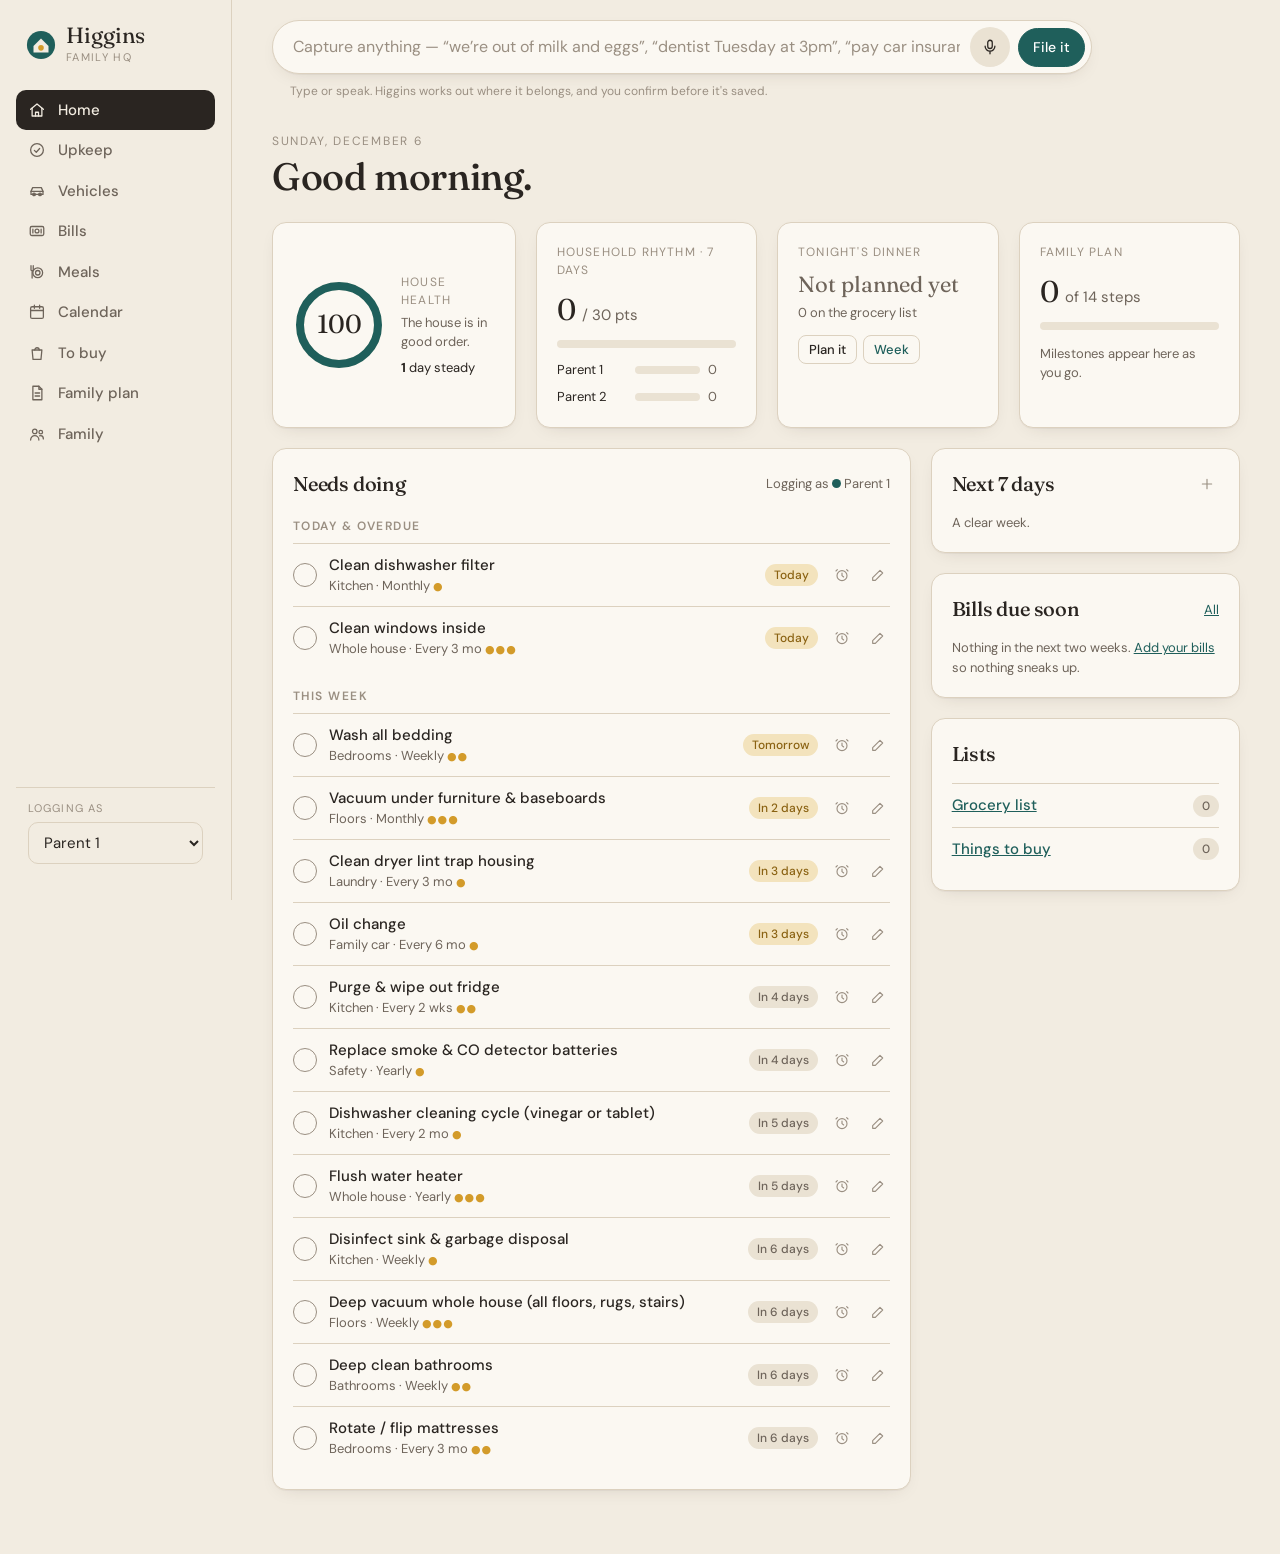
==== index.html @ e23376b8 "Higgins v0.2: family command center as an installable phone app Home upkeep, vehicles, bills, meals " ====
<!doctype html>
<html lang="en">
<head>
  <meta charset="utf-8">
  <meta name="viewport" content="width=device-width, initial-scale=1, viewport-fit=cover">
  <meta name="theme-color" content="#F2ECE1" media="(prefers-color-scheme: light)">
  <meta name="theme-color" content="#181614" media="(prefers-color-scheme: dark)">
  <meta name="apple-mobile-web-app-capable" content="yes">
  <meta name="mobile-web-app-capable" content="yes">
  <meta name="apple-mobile-web-app-status-bar-style" content="default">
  <meta name="apple-mobile-web-app-title" content="Higgins">
  <link rel="manifest" href="manifest.webmanifest">
  <link rel="apple-touch-icon" href="icons/icon-180.png">
  <link rel="icon" type="image/png" href="icons/favicon-32.png">
  <title>Higgins</title>
  <link rel="preconnect" href="https://fonts.googleapis.com">
  <link rel="preconnect" href="https://fonts.gstatic.com" crossorigin>
  <link href="https://fonts.googleapis.com/css2?family=DM+Sans:opsz,wght@9..40,400;9..40,500;9..40,600&family=Fraunces:opsz,wght@9..144,400;9..144,500&display=swap" rel="stylesheet">
  <link rel="stylesheet" href="styles.css">
</head>
<body>
  <div class="shell">
    <aside class="sidebar">
      <div class="brand">
        <svg class="brand-mark" viewBox="0 0 32 32" aria-hidden="true">
          <circle cx="16" cy="16" r="15" fill="var(--teal)"/>
          <path d="M8 17 16 9l8 8v7H8z" fill="var(--bg)"/>
          <circle cx="16" cy="19" r="3" fill="var(--mustard)"/>
        </svg>
        <div><div class="brand-name">Higgins</div><div class="brand-sub" id="familyName"></div></div>
      </div>
      <nav class="nav" id="nav"></nav>
      <div class="whoami">
        <label for="who">Logging as</label>
        <select id="who"></select>
      </div>
    </aside>
    <main class="main">
      <div class="topbar">
        <form class="capture" id="captureForm" autocomplete="off">
          <input id="captureInput" placeholder="Capture anything — “we’re out of milk and eggs”, “dentist Tuesday at 3pm”, “pay car insurance $140 on the 15th”">
          <button type="button" class="mic" id="micBtn" title="Speak"></button>
          <button class="btn primary">File it</button>
        </form>
        <div class="capture-hint" id="captureHint">Type or speak. Higgins works out where it belongs, and you confirm before it's saved.</div>
      </div>
      <div id="view"></div>
    </main>
  </div>
  <nav class="tabbar" id="tabbar"></nav>
  <dialog id="modal"></dialog>
  <div class="toast" id="toast"></div>
  <script src="app.js"></script>
</body>
</html>
---- styles.css ----
:root {
  --bg: #F2ECE1;
  --surface: #FBF8F2;
  --surface-2: #EAE2D3;
  --ink: #2A2521;
  --ink-2: #6E645A;
  --ink-3: #9A8F82;
  --line: #DCD1BF;
  --teal: #1F5F5B;
  --teal-soft: #D5E3DF;
  --mustard: #D39B2A;
  --mustard-soft: #F3E3BD;
  --rust: #BF5436;
  --rust-soft: #F2D6CB;
  --olive: #6C7A36;
  --olive-soft: #E0E5C8;
  --sky: #4F7FA0;
  --shadow: 0 1px 0 rgba(60, 45, 30, .04), 0 6px 20px -12px rgba(60, 45, 30, .25);
  --radius: 14px;
  --serif: "Fraunces", Georgia, serif;
  --sans: "DM Sans", system-ui, -apple-system, sans-serif;
  color-scheme: light;
}
@media (prefers-color-scheme: dark) {
  :root:not([data-theme="light"]) {
    --bg: #181614; --surface: #221F1C; --surface-2: #2C2824; --ink: #F0E9DD; --ink-2: #B3A898; --ink-3: #82786C;
    --line: #37322C; --teal: #6FB3AA; --teal-soft: #22403D; --mustard: #E3B458; --mustard-soft: #43371F;
    --rust: #E07D62; --rust-soft: #472920; --olive: #A5B56A; --olive-soft: #333A22; --sky: #82AFCF;
    --shadow: 0 1px 0 rgba(0,0,0,.2), 0 8px 24px -14px rgba(0,0,0,.6); color-scheme: dark;
  }
}
:root[data-theme="dark"] {
  --bg: #181614; --surface: #221F1C; --surface-2: #2C2824; --ink: #F0E9DD; --ink-2: #B3A898; --ink-3: #82786C;
  --line: #37322C; --teal: #6FB3AA; --teal-soft: #22403D; --mustard: #E3B458; --mustard-soft: #43371F;
  --rust: #E07D62; --rust-soft: #472920; --olive: #A5B56A; --olive-soft: #333A22; --sky: #82AFCF;
  --shadow: 0 1px 0 rgba(0,0,0,.2), 0 8px 24px -14px rgba(0,0,0,.6); color-scheme: dark;
}

* { box-sizing: border-box; }
html, body { margin: 0; }
body { background: var(--bg); color: var(--ink); font: 15px/1.5 var(--sans); -webkit-font-smoothing: antialiased; }
button, input, select, textarea { font: inherit; color: inherit; }
h1, h2, h3 { font-family: var(--serif); font-weight: 500; letter-spacing: -.01em; margin: 0; }
a { color: var(--teal); }
.muted { color: var(--ink-2); }
.small { font-size: 13px; }
.grow { flex: 1; }

/* ---------- Shell ---------- */
.shell { display: grid; grid-template-columns: 232px 1fr; min-height: 100vh; }
.sidebar { position: sticky; top: 0; height: 100vh; padding: 24px 16px; border-right: 1px solid var(--line); display: flex; flex-direction: column; gap: 4px; background: var(--bg); }
.brand { display: flex; align-items: center; gap: 10px; padding: 0 10px 20px; }
.brand-mark { width: 30px; height: 30px; flex: none; }
.brand-name { font-family: var(--serif); font-size: 22px; line-height: 1; }
.brand-sub { font-size: 11px; letter-spacing: .12em; text-transform: uppercase; color: var(--ink-3); margin-top: 3px; }
.nav a { display: flex; align-items: center; gap: 12px; padding: 9px 12px; border-radius: 10px; color: var(--ink-2); text-decoration: none; font-weight: 500; }
.nav a:hover { background: var(--surface-2); color: var(--ink); }
.nav a.active { background: var(--ink); color: var(--bg); }
.nav a .badge { margin-left: auto; font-size: 11px; background: var(--rust); color: #fff; border-radius: 99px; padding: 0 7px; line-height: 18px; }
.nav a.active .badge { background: var(--mustard); color: var(--ink); }
.ico { width: 18px; height: 18px; flex: none; fill: none; stroke: currentColor; stroke-width: 1.7; stroke-linecap: round; stroke-linejoin: round; }
.whoami { margin-top: auto; padding: 12px; border-top: 1px solid var(--line); }
.whoami label { font-size: 11px; letter-spacing: .1em; text-transform: uppercase; color: var(--ink-3); display: block; margin-bottom: 6px; }
.whoami select { width: 100%; }

.main { min-width: 0; padding: 0 40px 64px; }
.topbar { position: sticky; top: 0; z-index: 5; background: var(--bg); padding: 20px 0 16px; }
.capture { display: flex; align-items: center; gap: 8px; background: var(--surface); border: 1px solid var(--line); border-radius: 99px; padding: 6px 6px 6px 18px; box-shadow: var(--shadow); max-width: 820px; }
.capture input { flex: 1; border: 0; background: transparent; outline: none; font-size: 16px; min-width: 0; }
.capture input::placeholder { color: var(--ink-3); }
.mic { width: 40px; height: 40px; border-radius: 50%; border: 0; background: var(--surface-2); display: grid; place-items: center; cursor: pointer; color: var(--ink); }
.mic.listening { background: var(--rust); color: #fff; animation: pulse 1.2s infinite; }
@keyframes pulse { 50% { box-shadow: 0 0 0 8px var(--rust-soft); } }
.capture .btn { border-radius: 99px; }
.capture-hint { font-size: 12px; color: var(--ink-3); margin: 8px 0 0 18px; }

.page-head { display: flex; align-items: flex-end; gap: 16px; flex-wrap: wrap; margin: 16px 0 24px; }
.page-head h1 { font-size: 38px; line-height: 1.1; }
.eyebrow { font-size: 12px; letter-spacing: .14em; text-transform: uppercase; color: var(--ink-3); margin-bottom: 6px; }

/* ---------- Components ---------- */
.btn { display: inline-flex; align-items: center; gap: 6px; border: 1px solid var(--line); background: var(--surface); padding: 8px 14px; border-radius: 10px; cursor: pointer; font-weight: 500; font-size: 14px; white-space: nowrap; text-decoration: none; }
.btn:hover { border-color: var(--ink-3); }
.btn.primary { background: var(--teal); border-color: var(--teal); color: #fff; }
:root[data-theme="dark"] .btn.primary { color: #10201E; }
@media (prefers-color-scheme: dark) { :root:not([data-theme="light"]) .btn.primary { color: #10201E; } }
.btn.ghost { background: transparent; }
.btn.sm { padding: 4px 10px; font-size: 13px; border-radius: 8px; }
.btn.danger { color: var(--rust); }
.btn .ico { width: 15px; height: 15px; }
.iconbtn { border: 0; background: transparent; cursor: pointer; padding: 4px; border-radius: 6px; color: var(--ink-3); display: inline-grid; place-items: center; }
.iconbtn:hover { background: var(--surface-2); color: var(--ink); }
.iconbtn .ico { width: 16px; height: 16px; }

.grid { display: grid; gap: 20px; }
.g2 { grid-template-columns: repeat(2, minmax(0, 1fr)); }
.g3 { grid-template-columns: repeat(3, minmax(0, 1fr)); }
.g4 { grid-template-columns: repeat(4, minmax(0, 1fr)); }
.span2 { grid-column: span 2; }
.card { background: var(--surface); border: 1px solid var(--line); border-radius: var(--radius); padding: 20px; box-shadow: var(--shadow); min-width: 0; }
.card-head { display: flex; align-items: center; gap: 10px; margin-bottom: 14px; }
.card-head h2 { font-size: 20px; }
.card-head .grow + * { flex: none; }
.section-title { font-size: 12px; letter-spacing: .12em; text-transform: uppercase; color: var(--ink-3); margin: 18px 0 8px; font-weight: 600; }
.section-title:first-child { margin-top: 0; }

.stat { display: flex; align-items: center; gap: 16px; }
.stat .num { font-family: var(--serif); font-size: 34px; line-height: 1; }
.stat .lbl { font-size: 12px; letter-spacing: .1em; text-transform: uppercase; color: var(--ink-3); }

.row { display: flex; align-items: center; gap: 12px; padding: 10px 0; border-top: 1px solid var(--line); }
.row:first-child { border-top: 0; }
.row .title { font-weight: 500; }
.row .meta { font-size: 13px; color: var(--ink-2); }
.row .body { flex: 1; min-width: 0; }
.row .body > * { overflow: hidden; text-overflow: ellipsis; }
.row.done .title { text-decoration: line-through; color: var(--ink-3); }

.check { width: 24px; height: 24px; border-radius: 50%; border: 1.7px solid var(--ink-3); background: transparent; cursor: pointer; flex: none; display: grid; place-items: center; padding: 0; color: transparent; }
.check:hover { border-color: var(--teal); color: var(--teal); }
.check.on { background: var(--teal); border-color: var(--teal); color: #fff; }
.check .ico { width: 14px; height: 14px; stroke-width: 2.4; }

.pill { display: inline-flex; align-items: center; gap: 5px; font-size: 12px; font-weight: 500; padding: 2px 9px; border-radius: 99px; background: var(--surface-2); color: var(--ink-2); white-space: nowrap; }
.pill.rust { background: var(--rust-soft); color: var(--rust); }
.pill.teal { background: var(--teal-soft); color: var(--teal); }
.pill.mustard { background: var(--mustard-soft); color: #8A6212; }
:root[data-theme="dark"] .pill.mustard { color: var(--mustard); }
@media (prefers-color-scheme: dark) { :root:not([data-theme="light"]) .pill.mustard { color: var(--mustard); } }
.pill.olive { background: var(--olive-soft); color: var(--olive); }
.dot { width: 9px; height: 9px; border-radius: 50%; display: inline-block; flex: none; }

.chips { display: flex; flex-wrap: wrap; gap: 6px; margin-bottom: 16px; }
.chip { border: 1px solid var(--line); background: var(--surface); border-radius: 99px; padding: 5px 13px; cursor: pointer; font-size: 13px; font-weight: 500; color: var(--ink-2); }
.chip:hover { color: var(--ink); border-color: var(--ink-3); }
.chip.on { background: var(--ink); color: var(--bg); border-color: var(--ink); }

.bar { height: 8px; background: var(--surface-2); border-radius: 99px; overflow: hidden; }
.bar > i { display: block; height: 100%; border-radius: 99px; background: var(--teal); }
.effort { letter-spacing: 1px; color: var(--mustard); font-size: 11px; }

.empty { text-align: center; padding: 28px 12px; color: var(--ink-2); }
.empty h3 { font-size: 18px; color: var(--ink); margin-bottom: 4px; }

.search { border: 1px solid var(--line); background: var(--surface); border-radius: 10px; padding: 8px 12px; min-width: 220px; }

/* ---------- Forms / modal ---------- */
dialog { border: 0; padding: 0; border-radius: 18px; background: var(--surface); color: var(--ink); width: min(560px, calc(100vw - 32px)); max-height: calc(100vh - 48px); box-shadow: 0 30px 80px -20px rgba(0,0,0,.45); }
dialog::backdrop { background: rgba(30, 24, 18, .45); backdrop-filter: blur(2px); }
.modal { padding: 24px; }
.modal h2 { font-size: 24px; margin-bottom: 16px; }
.fields { display: grid; grid-template-columns: 1fr 1fr; gap: 12px 14px; }
.field { display: flex; flex-direction: column; gap: 5px; grid-column: span 2; }
.field.half { grid-column: span 1; }
.field > span { font-size: 12px; font-weight: 600; color: var(--ink-2); letter-spacing: .02em; }
.field input, .field select, .field textarea, select.plain, .whoami select { border: 1px solid var(--line); background: var(--bg); border-radius: 10px; padding: 9px 11px; width: 100%; }
.field textarea { min-height: 90px; resize: vertical; }
.field.inline { flex-direction: row; align-items: center; gap: 8px; }
.field.inline input { width: auto; }
.field .hint { font-size: 12px; color: var(--ink-3); }
.membercheck { display: flex; flex-wrap: wrap; gap: 6px; }
.membercheck label { white-space: nowrap; display: inline-flex; align-items: center; gap: 6px; border: 1px solid var(--line); border-radius: 99px; padding: 4px 11px; font-size: 13px; cursor: pointer; }
.modal-actions { display: flex; gap: 8px; margin-top: 20px; align-items: center; }
.refile { display: flex; align-items: center; gap: 8px; background: var(--mustard-soft); border-radius: 10px; padding: 8px 12px; margin: -4px 0 16px; font-size: 13px; }
.refile select { border: 1px solid var(--line); border-radius: 8px; padding: 3px 6px; background: var(--surface); }
select.plain { width: auto; padding: 6px 10px; }

.toast { position: fixed; bottom: 24px; left: 50%; transform: translateX(-50%) translateY(20px); background: var(--ink); color: var(--bg); padding: 10px 18px; border-radius: 99px; font-size: 14px; opacity: 0; transition: .25s; pointer-events: none; z-index: 50; }
.toast.show { opacity: 1; transform: translateX(-50%); }

/* ---------- Dashboard ---------- */
.hero { display: grid; grid-template-columns: 1.1fr 1fr 1fr 1fr; gap: 20px; margin-bottom: 20px; }
.ring { position: relative; width: 92px; height: 92px; flex: none; }
.ring svg { transform: rotate(-90deg); }
.ring .val { position: absolute; inset: 0; display: grid; place-items: center; font-family: var(--serif); font-size: 26px; }
.contrib { display: flex; flex-direction: column; gap: 8px; }
.contrib .who { display: grid; grid-template-columns: 70px 1fr 28px; align-items: center; gap: 8px; font-size: 13px; }
.dinner-tonight { font-family: var(--serif); font-size: 22px; line-height: 1.2; }
.milestones { display: flex; flex-wrap: wrap; gap: 10px; }
.medal { width: 44px; height: 44px; border-radius: 50%; display: grid; place-items: center; background: var(--surface-2); color: var(--ink-3); position: relative; }
.medal.earned { background: var(--mustard); color: var(--ink); }
.medal svg { width: 22px; height: 22px; }
.milestone-row { display: flex; gap: 12px; align-items: center; padding: 8px 0; }
.milestone-row .medal { flex: none; }

/* ---------- Upkeep ---------- */
.zones { display: grid; grid-template-columns: repeat(auto-fill, minmax(160px, 1fr)); gap: 12px; margin-bottom: 20px; }
.zone { background: var(--surface); border: 1px solid var(--line); border-radius: 12px; padding: 12px 14px; cursor: pointer; text-align: left; }
.zone.on { border-color: var(--ink); box-shadow: inset 0 0 0 1px var(--ink); }
.zone .zn { font-weight: 600; font-size: 14px; margin-bottom: 8px; display: flex; justify-content: space-between; }

/* ---------- Meals ---------- */
.week { display: grid; grid-template-columns: repeat(7, minmax(0, 1fr)); gap: 10px; }
.day { background: var(--surface); border: 1px solid var(--line); border-radius: 12px; padding: 12px; min-height: 120px; display: flex; flex-direction: column; gap: 6px; cursor: pointer; }
.day:hover { border-color: var(--ink-3); }
.day.today { border-color: var(--teal); box-shadow: inset 0 0 0 1px var(--teal); }
.day .dn { font-size: 11px; letter-spacing: .12em; text-transform: uppercase; color: var(--ink-3); }
.day .dd { font-family: var(--serif); font-size: 22px; line-height: 1; }
.day .meal { font-weight: 500; font-size: 14px; margin-top: auto; }
.day .meal.none { color: var(--ink-3); font-weight: 400; }
.recipes { display: grid; grid-template-columns: repeat(auto-fill, minmax(240px, 1fr)); gap: 16px; }
.recipe { cursor: pointer; display: flex; flex-direction: column; gap: 8px; position: relative; overflow: hidden; }
.recipe .swatch { height: 8px; margin: -20px -20px 8px; }
.recipe h3 { font-size: 20px; }
.star { color: var(--mustard); }
.aisle { margin-bottom: 8px; }

/* ---------- Calendar ---------- */
.cal { display: grid; grid-template-columns: repeat(7, minmax(0, 1fr)); border-top: 1px solid var(--line); border-left: 1px solid var(--line); border-radius: 12px; overflow: hidden; background: var(--surface); }
.cal .dow { font-size: 11px; letter-spacing: .12em; text-transform: uppercase; color: var(--ink-3); padding: 8px 10px; border-right: 1px solid var(--line); border-bottom: 1px solid var(--line); background: var(--surface-2); }
.cal .cell { min-height: 108px; padding: 6px 8px; border-right: 1px solid var(--line); border-bottom: 1px solid var(--line); cursor: pointer; display: flex; flex-direction: column; gap: 3px; min-width: 0; }
.cal .cell:hover { background: var(--bg); }
.cal .cell.out { background: var(--bg); }
.cal .cell.out .n { color: var(--ink-3); }
.cal .cell .n { font-size: 13px; font-weight: 600; }
.cal .cell.today .n { background: var(--teal); color: #fff; border-radius: 99px; width: 24px; height: 24px; display: grid; place-items: center; }
.ev { font-size: 12px; padding: 1px 6px; border-radius: 5px; white-space: nowrap; overflow: hidden; text-overflow: ellipsis; border-left: 3px solid var(--sky); background: var(--surface-2); }
.ev.bill { border-left-color: var(--rust); }
.ev.task { border-left-color: var(--olive); color: var(--ink-2); }

/* ---------- Kanban ---------- */
.kanban { display: grid; grid-template-columns: repeat(3, minmax(0, 1fr)); gap: 20px; }
.kcol h3 { font-size: 16px; font-family: var(--sans); font-weight: 600; margin-bottom: 10px; display: flex; gap: 8px; align-items: center; }
.kcard { background: var(--surface); border: 1px solid var(--line); border-radius: 12px; padding: 12px 14px; margin-bottom: 10px; }
.kcard .title { font-weight: 600; }
.kcard .actions { display: flex; gap: 6px; margin-top: 10px; }

/* ---------- Planning ---------- */
.steps { counter-reset: step; }
.step { border-top: 1px solid var(--line); padding: 12px 0; }
.step:first-child { border-top: 0; }
.step-head { display: flex; align-items: center; gap: 12px; cursor: pointer; }
.step-num { width: 30px; height: 30px; border-radius: 50%; display: grid; place-items: center; font-family: var(--serif); font-size: 15px; background: var(--surface-2); flex: none; }
.step.done .step-num { background: var(--teal); color: #fff; }
.step.progress .step-num { background: var(--mustard); color: var(--ink); }
.step-body { padding: 10px 0 4px 42px; display: none; }
.step.open .step-body { display: block; }
.step-body p { margin: 0 0 10px; color: var(--ink-2); font-size: 14px; }
.step-body textarea { width: 100%; min-height: 70px; border: 1px solid var(--line); background: var(--bg); border-radius: 10px; padding: 8px 10px; }
table.t { width: 100%; border-collapse: collapse; font-size: 14px; }
table.t th { text-align: left; font-size: 11px; letter-spacing: .1em; text-transform: uppercase; color: var(--ink-3); font-weight: 600; padding: 6px 8px; border-bottom: 1px solid var(--line); }
table.t td { padding: 9px 8px; border-bottom: 1px solid var(--line); vertical-align: top; }
table.t tr:last-child td { border-bottom: 0; }
table.t tr.click { cursor: pointer; }
table.t tr.click:hover td { background: var(--bg); }
.kv { display: grid; grid-template-columns: 150px 1fr; gap: 6px 12px; font-size: 14px; }
.kv dt { color: var(--ink-3); }
.kv dd { margin: 0; }
.notice { background: var(--surface-2); border-radius: 10px; padding: 10px 14px; font-size: 13px; color: var(--ink-2); }
.table-wrap { overflow-x: auto; }

/* ---------- Phone tab bar ---------- */
.tabbar { display: none; }
.morelist { display: grid; grid-template-columns: 1fr 1fr; gap: 8px; }
.morelist a { display: flex; align-items: center; gap: 10px; padding: 14px; border-radius: 12px; background: var(--bg); border: 1px solid var(--line); color: var(--ink); text-decoration: none; font-weight: 500; }

/* ---------- Responsive ---------- */
@media (max-width: 1180px) {
  .hero { grid-template-columns: 1fr 1fr; }
  .g4 { grid-template-columns: 1fr 1fr; }
  .week { grid-template-columns: repeat(4, minmax(0, 1fr)); }
}
@media (max-width: 860px) {
  .shell { grid-template-columns: 1fr; }
  .sidebar { display: none; }
  .main { padding: 0 16px calc(96px + env(safe-area-inset-bottom)); }
  .topbar { padding: calc(12px + env(safe-area-inset-top)) 0 10px; }
  .capture { padding-left: 14px; }
  .capture-hint { display: none; }
  .capture .btn.primary { display: none; }
  .mic { width: 44px; height: 44px; }
  .tabbar { display: flex; position: fixed; left: 0; right: 0; bottom: 0; z-index: 20; background: var(--surface); border-top: 1px solid var(--line);
    padding: 6px 4px calc(6px + env(safe-area-inset-bottom)); justify-content: space-around; }
  .tabbar a { flex: 1; display: flex; flex-direction: column; align-items: center; gap: 2px; padding: 6px 0; color: var(--ink-3); text-decoration: none; font-size: 11px; font-weight: 500; position: relative; }
  .tabbar a .ico { width: 23px; height: 23px; }
  .tabbar a.active { color: var(--teal); }
  .tabbar a i { position: absolute; top: 4px; left: calc(50% + 8px); width: 8px; height: 8px; border-radius: 50%; background: var(--rust); }
  .g2, .g3, .g4, .hero, .kanban { grid-template-columns: 1fr; }
  .span2, .g4 > .span2 { grid-column: auto !important; }
  .week { grid-template-columns: 1fr; gap: 6px; }
  .day { min-height: 0; flex-direction: row; align-items: center; gap: 12px; padding: 10px 14px; }
  .day .meal { margin: 0 0 0 auto; text-align: right; }
  .page-head { margin: 8px 0 16px; }
  .page-head h1 { font-size: 28px; }
  .card { padding: 16px; }
  .card-head { flex-wrap: wrap; }
  .page-head .btn { padding: 8px 12px; }
  .cal .cell { min-height: 52px; padding: 4px; }
  .cal .ev { display: none; }
  .cal .cell.has::after { content: ''; width: 6px; height: 6px; border-radius: 50%; background: var(--sky); margin: 2px auto 0; }
  .cal .dow { padding: 6px 2px; text-align: center; font-size: 10px; }
  .fields { grid-template-columns: 1fr; }
  .field.half { grid-column: span 2; }
  .field input, .field select, .field textarea, .search, .capture input { font-size: 16px; }
  .check { width: 28px; height: 28px; }
  .iconbtn { padding: 8px; }
  .row { gap: 10px; }
  .row .meta { white-space: normal; }
  .zones { grid-template-columns: repeat(2, minmax(0, 1fr)); }
  .search { min-width: 0; width: 100%; }
  dialog { width: 100vw; max-width: 100vw; margin: auto 0 0; border-radius: 20px 20px 0 0; max-height: 92vh; max-height: 92dvh; }
  .modal { padding: 20px 16px calc(20px + env(safe-area-inset-bottom)); }
  .toast { bottom: calc(88px + env(safe-area-inset-bottom)); }
}
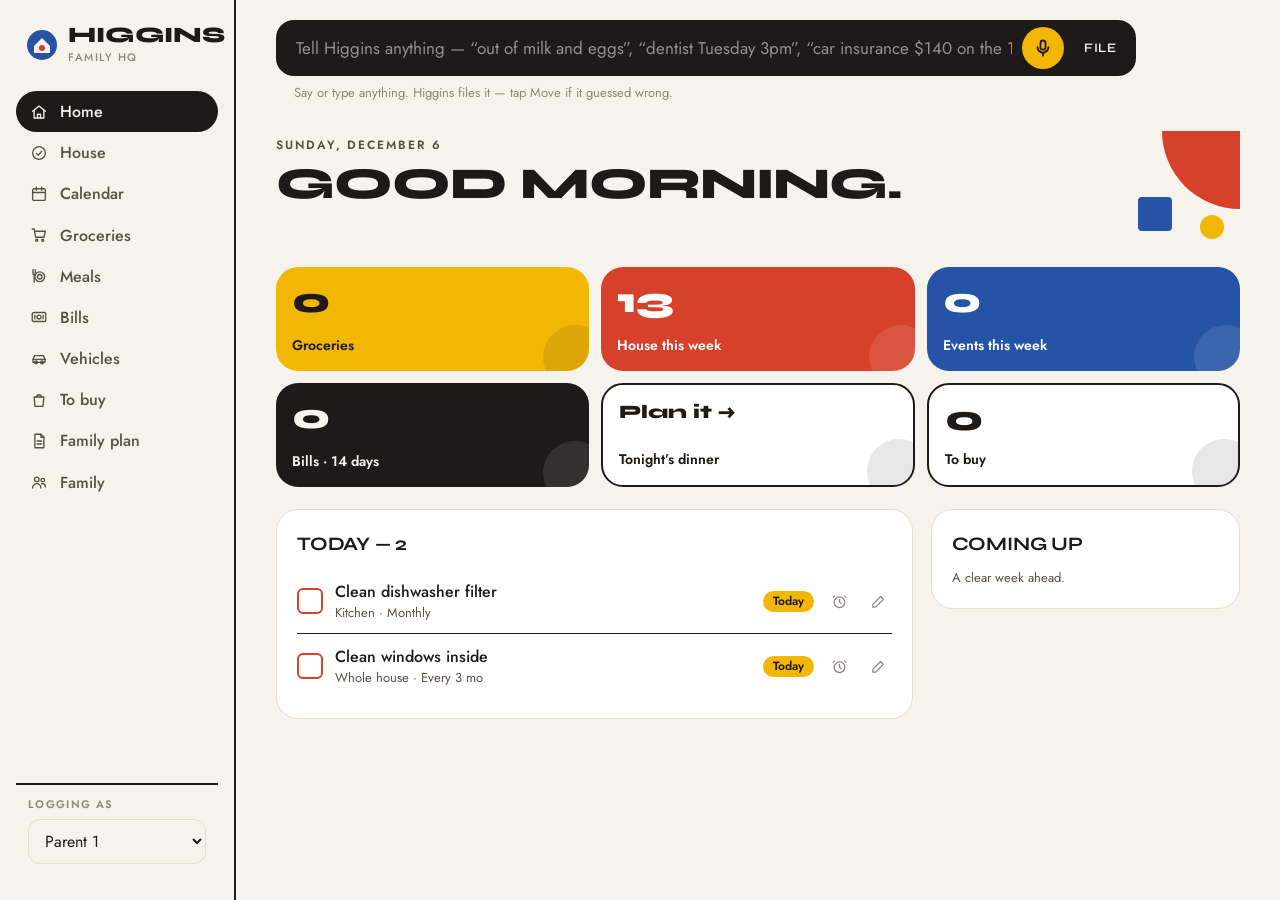
==== commit 8b6aefc2: "v0.3: bold mid-century redesign and capture-first filing - Bauhaus/Eames palette and Syne type with " ====
--- a/index.html
+++ b/index.html
@@ -3,8 +3,7 @@
 <head>
   <meta charset="utf-8">
   <meta name="viewport" content="width=device-width, initial-scale=1, viewport-fit=cover">
-  <meta name="theme-color" content="#F2ECE1" media="(prefers-color-scheme: light)">
-  <meta name="theme-color" content="#181614" media="(prefers-color-scheme: dark)">
+  <meta name="theme-color" content="#F6F3EC">
   <meta name="apple-mobile-web-app-capable" content="yes">
   <meta name="mobile-web-app-capable" content="yes">
   <meta name="apple-mobile-web-app-status-bar-style" content="default">
@@ -15,7 +14,7 @@
   <title>Higgins</title>
   <link rel="preconnect" href="https://fonts.googleapis.com">
   <link rel="preconnect" href="https://fonts.gstatic.com" crossorigin>
-  <link href="https://fonts.googleapis.com/css2?family=DM+Sans:opsz,wght@9..40,400;9..40,500;9..40,600&family=Fraunces:opsz,wght@9..144,400;9..144,500&display=swap" rel="stylesheet">
+  <link href="https://fonts.googleapis.com/css2?family=Jost:wght@400;500;600&family=Syne:wght@700;800&display=swap" rel="stylesheet">
   <link rel="stylesheet" href="styles.css">
 </head>
 <body>
@@ -23,9 +22,9 @@
     <aside class="sidebar">
       <div class="brand">
         <svg class="brand-mark" viewBox="0 0 32 32" aria-hidden="true">
-          <circle cx="16" cy="16" r="15" fill="var(--teal)"/>
+          <circle cx="16" cy="16" r="15" fill="var(--blue)"/>
           <path d="M8 17 16 9l8 8v7H8z" fill="var(--bg)"/>
-          <circle cx="16" cy="19" r="3" fill="var(--mustard)"/>
+          <circle cx="16" cy="19" r="3" fill="var(--red)"/>
         </svg>
         <div><div class="brand-name">Higgins</div><div class="brand-sub" id="familyName"></div></div>
       </div>
@@ -38,11 +37,12 @@
     <main class="main">
       <div class="topbar">
         <form class="capture" id="captureForm" autocomplete="off">
-          <input id="captureInput" placeholder="Capture anything — “we’re out of milk and eggs”, “dentist Tuesday at 3pm”, “pay car insurance $140 on the 15th”">
+          <input id="captureInput" enterkeyhint="done" placeholder="Tell Higgins anything — “out of milk and eggs”, “dentist Tuesday 3pm”, “car insurance $140 on the 15th”">
           <button type="button" class="mic" id="micBtn" title="Speak"></button>
-          <button class="btn primary">File it</button>
+          <button class="send">File</button>
         </form>
-        <div class="capture-hint" id="captureHint">Type or speak. Higgins works out where it belongs, and you confirm before it's saved.</div>
+        <div class="capture-hint" id="captureHint">Say or type anything. Higgins files it — tap Move if it guessed wrong.</div>
+        <div class="receipts" id="receipts"></div>
       </div>
       <div id="view"></div>
     </main>
--- a/styles.css
+++ b/styles.css
@@ -1,304 +1,354 @@
+/* Higgins — bold mid-century: Bauhaus/Eames palette + type, Atomic rounded tiles. Light by default. */
 :root {
-  --bg: #F2ECE1;
-  --surface: #FBF8F2;
-  --surface-2: #EAE2D3;
-  --ink: #2A2521;
-  --ink-2: #6E645A;
-  --ink-3: #9A8F82;
-  --line: #DCD1BF;
-  --teal: #1F5F5B;
-  --teal-soft: #D5E3DF;
-  --mustard: #D39B2A;
-  --mustard-soft: #F3E3BD;
-  --rust: #BF5436;
-  --rust-soft: #F2D6CB;
-  --olive: #6C7A36;
-  --olive-soft: #E0E5C8;
-  --sky: #4F7FA0;
-  --shadow: 0 1px 0 rgba(60, 45, 30, .04), 0 6px 20px -12px rgba(60, 45, 30, .25);
-  --radius: 14px;
-  --serif: "Fraunces", Georgia, serif;
-  --sans: "DM Sans", system-ui, -apple-system, sans-serif;
+  --bg: #F6F3EC;
+  --surface: #FFFFFF;
+  --surface-2: #EEE9DE;
+  --ink: #1D1A17;
+  --ink-2: #57514A;
+  --ink-3: #8E877D;
+  --line: #E4DED2;
+  --rule: #1D1A17;
+  --blue: #2553A6;
+  --red: #D7412B;
+  --yellow: #F2B705;
+  --green: #2F7D57;
+  --blue-soft: #DCE5F5;
+  --red-soft: #F8DCD6;
+  --yellow-soft: #FCEFC4;
+  --green-soft: #D8EDE1;
+  --on-yellow: #1D1A17;
+  /* legacy aliases used by the app */
+  --teal: var(--blue); --teal-soft: var(--blue-soft);
+  --rust: var(--red); --rust-soft: var(--red-soft);
+  --mustard: var(--yellow); --mustard-soft: var(--yellow-soft);
+  --olive: var(--green); --olive-soft: var(--green-soft);
+  --sky: var(--blue);
+  --radius: 22px;
+  --display: "Syne", "Futura", system-ui, sans-serif;
+  --sans: "Jost", "Futura", system-ui, -apple-system, sans-serif;
   color-scheme: light;
 }
+:root[data-theme="dark"] {
+  --bg: #14130F; --surface: #1F1D19; --surface-2: #2A2722; --ink: #F3EFE6; --ink-2: #BDB5A8; --ink-3: #857E73;
+  --line: #36322B; --rule: #F3EFE6; --blue: #6D96E6; --red: #F06A55; --yellow: #F5C43A; --green: #5DBB8A;
+  --blue-soft: #1E2A44; --red-soft: #45211B; --yellow-soft: #3F3313; --green-soft: #1B3527; color-scheme: dark;
+}
 @media (prefers-color-scheme: dark) {
-  :root:not([data-theme="light"]) {
-    --bg: #181614; --surface: #221F1C; --surface-2: #2C2824; --ink: #F0E9DD; --ink-2: #B3A898; --ink-3: #82786C;
-    --line: #37322C; --teal: #6FB3AA; --teal-soft: #22403D; --mustard: #E3B458; --mustard-soft: #43371F;
-    --rust: #E07D62; --rust-soft: #472920; --olive: #A5B56A; --olive-soft: #333A22; --sky: #82AFCF;
-    --shadow: 0 1px 0 rgba(0,0,0,.2), 0 8px 24px -14px rgba(0,0,0,.6); color-scheme: dark;
+  :root[data-theme="auto"] {
+    --bg: #14130F; --surface: #1F1D19; --surface-2: #2A2722; --ink: #F3EFE6; --ink-2: #BDB5A8; --ink-3: #857E73;
+    --line: #36322B; --rule: #F3EFE6; --blue: #6D96E6; --red: #F06A55; --yellow: #F5C43A; --green: #5DBB8A;
+    --blue-soft: #1E2A44; --red-soft: #45211B; --yellow-soft: #3F3313; --green-soft: #1B3527; color-scheme: dark;
   }
-}
-:root[data-theme="dark"] {
-  --bg: #181614; --surface: #221F1C; --surface-2: #2C2824; --ink: #F0E9DD; --ink-2: #B3A898; --ink-3: #82786C;
-  --line: #37322C; --teal: #6FB3AA; --teal-soft: #22403D; --mustard: #E3B458; --mustard-soft: #43371F;
-  --rust: #E07D62; --rust-soft: #472920; --olive: #A5B56A; --olive-soft: #333A22; --sky: #82AFCF;
-  --shadow: 0 1px 0 rgba(0,0,0,.2), 0 8px 24px -14px rgba(0,0,0,.6); color-scheme: dark;
 }
 
 * { box-sizing: border-box; }
 html, body { margin: 0; }
-body { background: var(--bg); color: var(--ink); font: 15px/1.5 var(--sans); -webkit-font-smoothing: antialiased; }
+body { background: var(--bg); color: var(--ink); font: 16px/1.45 var(--sans); -webkit-font-smoothing: antialiased; -webkit-tap-highlight-color: transparent; }
 button, input, select, textarea { font: inherit; color: inherit; }
-h1, h2, h3 { font-family: var(--serif); font-weight: 500; letter-spacing: -.01em; margin: 0; }
-a { color: var(--teal); }
+h1, h2, h3 { font-family: var(--display); font-weight: 700; letter-spacing: -.01em; margin: 0; }
+a { color: var(--blue); }
 .muted { color: var(--ink-2); }
 .small { font-size: 13px; }
-.grow { flex: 1; }
+.grow { flex: 1; min-width: 0; }
 
 /* ---------- Shell ---------- */
-.shell { display: grid; grid-template-columns: 232px 1fr; min-height: 100vh; }
-.sidebar { position: sticky; top: 0; height: 100vh; padding: 24px 16px; border-right: 1px solid var(--line); display: flex; flex-direction: column; gap: 4px; background: var(--bg); }
-.brand { display: flex; align-items: center; gap: 10px; padding: 0 10px 20px; }
-.brand-mark { width: 30px; height: 30px; flex: none; }
-.brand-name { font-family: var(--serif); font-size: 22px; line-height: 1; }
-.brand-sub { font-size: 11px; letter-spacing: .12em; text-transform: uppercase; color: var(--ink-3); margin-top: 3px; }
-.nav a { display: flex; align-items: center; gap: 12px; padding: 9px 12px; border-radius: 10px; color: var(--ink-2); text-decoration: none; font-weight: 500; }
+.shell { display: grid; grid-template-columns: 236px 1fr; min-height: 100vh; }
+.sidebar { position: sticky; top: 0; height: 100vh; padding: 24px 16px; border-right: 2px solid var(--rule); display: flex; flex-direction: column; gap: 3px; background: var(--bg); }
+.brand { display: flex; align-items: center; gap: 10px; padding: 0 10px 22px; }
+.brand-mark { width: 32px; height: 32px; flex: none; }
+.brand-name { font-family: var(--display); font-weight: 800; font-size: 22px; line-height: 1; text-transform: uppercase; letter-spacing: .01em; }
+.brand-sub { font-size: 11px; letter-spacing: .14em; text-transform: uppercase; color: var(--ink-3); margin-top: 4px; font-weight: 500; }
+.nav a { display: flex; align-items: center; gap: 12px; padding: 9px 14px; border-radius: 99px; color: var(--ink-2); text-decoration: none; font-weight: 500; }
 .nav a:hover { background: var(--surface-2); color: var(--ink); }
 .nav a.active { background: var(--ink); color: var(--bg); }
-.nav a .badge { margin-left: auto; font-size: 11px; background: var(--rust); color: #fff; border-radius: 99px; padding: 0 7px; line-height: 18px; }
-.nav a.active .badge { background: var(--mustard); color: var(--ink); }
-.ico { width: 18px; height: 18px; flex: none; fill: none; stroke: currentColor; stroke-width: 1.7; stroke-linecap: round; stroke-linejoin: round; }
-.whoami { margin-top: auto; padding: 12px; border-top: 1px solid var(--line); }
-.whoami label { font-size: 11px; letter-spacing: .1em; text-transform: uppercase; color: var(--ink-3); display: block; margin-bottom: 6px; }
-.whoami select { width: 100%; }
+.nav a .badge { margin-left: auto; font-size: 11px; font-weight: 600; background: var(--red); color: #fff; border-radius: 99px; padding: 0 7px; line-height: 18px; }
+.nav a.active .badge { background: var(--yellow); color: var(--on-yellow); }
+.ico { width: 18px; height: 18px; flex: none; fill: none; stroke: currentColor; stroke-width: 1.8; stroke-linecap: round; stroke-linejoin: round; }
+.whoami { margin-top: auto; padding: 12px; border-top: 2px solid var(--rule); }
+.whoami label { font-size: 11px; letter-spacing: .12em; text-transform: uppercase; color: var(--ink-3); display: block; margin-bottom: 6px; font-weight: 600; }
 
 .main { min-width: 0; padding: 0 40px 64px; }
-.topbar { position: sticky; top: 0; z-index: 5; background: var(--bg); padding: 20px 0 16px; }
-.capture { display: flex; align-items: center; gap: 8px; background: var(--surface); border: 1px solid var(--line); border-radius: 99px; padding: 6px 6px 6px 18px; box-shadow: var(--shadow); max-width: 820px; }
-.capture input { flex: 1; border: 0; background: transparent; outline: none; font-size: 16px; min-width: 0; }
-.capture input::placeholder { color: var(--ink-3); }
-.mic { width: 40px; height: 40px; border-radius: 50%; border: 0; background: var(--surface-2); display: grid; place-items: center; cursor: pointer; color: var(--ink); }
-.mic.listening { background: var(--rust); color: #fff; animation: pulse 1.2s infinite; }
-@keyframes pulse { 50% { box-shadow: 0 0 0 8px var(--rust-soft); } }
-.capture .btn { border-radius: 99px; }
-.capture-hint { font-size: 12px; color: var(--ink-3); margin: 8px 0 0 18px; }
-
-.page-head { display: flex; align-items: flex-end; gap: 16px; flex-wrap: wrap; margin: 16px 0 24px; }
-.page-head h1 { font-size: 38px; line-height: 1.1; }
-.eyebrow { font-size: 12px; letter-spacing: .14em; text-transform: uppercase; color: var(--ink-3); margin-bottom: 6px; }
+.topbar { position: sticky; top: 0; z-index: 5; background: var(--bg); padding: 20px 0 12px; }
+
+/* ---------- Capture ---------- */
+.capture { display: flex; align-items: center; gap: 8px; background: var(--ink); color: var(--bg); border-radius: 18px; padding: 7px 7px 7px 18px; max-width: 860px; }
+.capture input { flex: 1; border: 0; background: transparent; outline: none; font-size: 17px; min-width: 0; color: var(--bg); }
+.capture input::placeholder { color: color-mix(in srgb, var(--bg) 55%, transparent); }
+.mic { width: 42px; height: 42px; border-radius: 50%; border: 0; background: var(--yellow); display: grid; place-items: center; cursor: pointer; color: var(--on-yellow); flex: none; }
+.mic .ico { width: 20px; height: 20px; stroke-width: 2.2; }
+.mic.listening, .fab.listening { background: var(--red); color: #fff; animation: pulse 1.2s infinite; }
+@keyframes pulse { 50% { box-shadow: 0 0 0 9px color-mix(in srgb, var(--red) 25%, transparent); } }
+.capture .send { border: 0; background: transparent; color: var(--bg); font-weight: 600; padding: 8px 12px; cursor: pointer; font-family: var(--display); text-transform: uppercase; font-size: 13px; letter-spacing: .06em; }
+.capture-hint { font-size: 13px; color: var(--ink-3); margin: 8px 0 0 18px; }
+
+.receipts { max-width: 860px; display: flex; flex-direction: column; gap: 6px; margin-top: 8px; }
+.receipt { background: var(--surface); border: 1.5px solid var(--line); border-left: 6px solid var(--blue); border-radius: 12px; padding: 8px 8px 8px 12px; animation: drop .25s ease-out; }
+.receipt-main { display: flex; align-items: center; gap: 10px; font-size: 14px; }
+.receipt-main .grow { overflow: hidden; text-overflow: ellipsis; white-space: nowrap; }
+.receipt button.link { border: 0; background: none; font-family: var(--display); font-weight: 700; font-size: 12px; text-transform: uppercase; letter-spacing: .05em; cursor: pointer; padding: 6px 7px; color: var(--ink); border-radius: 8px; }
+.receipt button.link:hover { background: var(--surface-2); }
+.receipt-actions { display: flex; align-items: center; flex: none; }
+.receipt .movechips { display: flex; flex-wrap: wrap; gap: 6px; padding: 8px 0 2px; }
+@keyframes drop { from { transform: translateY(-6px); } }
+
+/* ---------- Category shapes (Bauhaus markers) ---------- */
+.shape { width: 18px; height: 18px; flex: none; display: inline-block; border: 0; padding: 0; }
+.shape.ci { border-radius: 50%; }
+.shape.sq { border-radius: 4px; }
+.shape.tr { clip-path: polygon(50% 4%, 100% 96%, 0 96%); }
+.shape.r { background: var(--red); } .shape.b { background: var(--blue); } .shape.y { background: var(--yellow); } .shape.ink { background: var(--ink); } .shape.g { background: var(--green); }
+button.shape { cursor: pointer; width: 26px; height: 26px; }
+button.shape.tr:hover { filter: brightness(.9); }
+
+/* ---------- Page head ---------- */
+.page-head { display: flex; align-items: flex-end; gap: 12px; flex-wrap: wrap; margin: 18px 0 22px; }
+.page-head h1 { font-size: 36px; line-height: 1.02; font-weight: 800; text-transform: uppercase; letter-spacing: -.015em; }
+.eyebrow { font-size: 12px; letter-spacing: .16em; text-transform: uppercase; color: var(--ink-2); margin-bottom: 8px; font-weight: 600; }
+
+.hello { position: relative; margin: 14px 0 20px; padding-right: 110px; min-height: 110px; }
+.hello h1 { font-size: 44px; line-height: .98; font-weight: 800; text-transform: uppercase; letter-spacing: -.02em; }
+.hello .deco { position: absolute; right: 0; top: -6px; width: 120px; height: 120px; }
 
 /* ---------- Components ---------- */
-.btn { display: inline-flex; align-items: center; gap: 6px; border: 1px solid var(--line); background: var(--surface); padding: 8px 14px; border-radius: 10px; cursor: pointer; font-weight: 500; font-size: 14px; white-space: nowrap; text-decoration: none; }
-.btn:hover { border-color: var(--ink-3); }
-.btn.primary { background: var(--teal); border-color: var(--teal); color: #fff; }
-:root[data-theme="dark"] .btn.primary { color: #10201E; }
-@media (prefers-color-scheme: dark) { :root:not([data-theme="light"]) .btn.primary { color: #10201E; } }
-.btn.ghost { background: transparent; }
-.btn.sm { padding: 4px 10px; font-size: 13px; border-radius: 8px; }
-.btn.danger { color: var(--rust); }
+.btn { display: inline-flex; align-items: center; gap: 6px; border: 1.5px solid var(--rule); background: transparent; padding: 8px 16px; border-radius: 99px; cursor: pointer; font-weight: 600; font-size: 14px; white-space: nowrap; text-decoration: none; color: var(--ink); }
+.btn:hover { background: var(--surface-2); }
+.btn.primary { background: var(--ink); border-color: var(--ink); color: var(--bg); }
+.btn.primary:hover { opacity: .88; }
+.btn.ghost { border-color: transparent; }
+.btn.sm { padding: 5px 12px; font-size: 13px; }
+.btn.danger { color: var(--red); }
 .btn .ico { width: 15px; height: 15px; }
-.iconbtn { border: 0; background: transparent; cursor: pointer; padding: 4px; border-radius: 6px; color: var(--ink-3); display: inline-grid; place-items: center; }
+.iconbtn { border: 0; background: transparent; cursor: pointer; padding: 5px; border-radius: 8px; color: var(--ink-3); display: inline-grid; place-items: center; }
 .iconbtn:hover { background: var(--surface-2); color: var(--ink); }
-.iconbtn .ico { width: 16px; height: 16px; }
-
-.grid { display: grid; gap: 20px; }
+.iconbtn .ico { width: 17px; height: 17px; }
+
+.grid { display: grid; gap: 18px; }
 .g2 { grid-template-columns: repeat(2, minmax(0, 1fr)); }
 .g3 { grid-template-columns: repeat(3, minmax(0, 1fr)); }
 .g4 { grid-template-columns: repeat(4, minmax(0, 1fr)); }
 .span2 { grid-column: span 2; }
-.card { background: var(--surface); border: 1px solid var(--line); border-radius: var(--radius); padding: 20px; box-shadow: var(--shadow); min-width: 0; }
-.card-head { display: flex; align-items: center; gap: 10px; margin-bottom: 14px; }
-.card-head h2 { font-size: 20px; }
-.card-head .grow + * { flex: none; }
-.section-title { font-size: 12px; letter-spacing: .12em; text-transform: uppercase; color: var(--ink-3); margin: 18px 0 8px; font-weight: 600; }
+.card { background: var(--surface); border: 1.5px solid var(--line); border-radius: var(--radius); padding: 20px; min-width: 0; }
+.card-head { display: flex; align-items: center; gap: 10px; margin-bottom: 12px; }
+.card-head h2 { font-size: 19px; }
+.section-title { font-family: var(--display); font-size: 13px; letter-spacing: .1em; text-transform: uppercase; color: var(--ink); margin: 20px 0 6px; font-weight: 700; }
 .section-title:first-child { margin-top: 0; }
 
 .stat { display: flex; align-items: center; gap: 16px; }
-.stat .num { font-family: var(--serif); font-size: 34px; line-height: 1; }
-.stat .lbl { font-size: 12px; letter-spacing: .1em; text-transform: uppercase; color: var(--ink-3); }
-
-.row { display: flex; align-items: center; gap: 12px; padding: 10px 0; border-top: 1px solid var(--line); }
+.stat .num { font-family: var(--display); font-weight: 800; font-size: 34px; line-height: 1; }
+.stat .lbl { font-size: 12px; letter-spacing: .12em; text-transform: uppercase; color: var(--ink-2); font-weight: 600; }
+
+.row { display: flex; align-items: center; gap: 12px; padding: 11px 0; border-top: 1.5px solid var(--line); }
 .row:first-child { border-top: 0; }
+.rule .row { border-top-color: var(--rule); }
+.rule .row:first-child { border-top: 0; }
 .row .title { font-weight: 500; }
 .row .meta { font-size: 13px; color: var(--ink-2); }
 .row .body { flex: 1; min-width: 0; }
 .row .body > * { overflow: hidden; text-overflow: ellipsis; }
 .row.done .title { text-decoration: line-through; color: var(--ink-3); }
 
-.check { width: 24px; height: 24px; border-radius: 50%; border: 1.7px solid var(--ink-3); background: transparent; cursor: pointer; flex: none; display: grid; place-items: center; padding: 0; color: transparent; }
-.check:hover { border-color: var(--teal); color: var(--teal); }
-.check.on { background: var(--teal); border-color: var(--teal); color: #fff; }
-.check .ico { width: 14px; height: 14px; stroke-width: 2.4; }
-
-.pill { display: inline-flex; align-items: center; gap: 5px; font-size: 12px; font-weight: 500; padding: 2px 9px; border-radius: 99px; background: var(--surface-2); color: var(--ink-2); white-space: nowrap; }
-.pill.rust { background: var(--rust-soft); color: var(--rust); }
-.pill.teal { background: var(--teal-soft); color: var(--teal); }
-.pill.mustard { background: var(--mustard-soft); color: #8A6212; }
-:root[data-theme="dark"] .pill.mustard { color: var(--mustard); }
-@media (prefers-color-scheme: dark) { :root:not([data-theme="light"]) .pill.mustard { color: var(--mustard); } }
-.pill.olive { background: var(--olive-soft); color: var(--olive); }
-.dot { width: 9px; height: 9px; border-radius: 50%; display: inline-block; flex: none; }
+.check { width: 26px; height: 26px; border-radius: 6px; border: 2px solid var(--red); background: transparent; cursor: pointer; flex: none; display: grid; place-items: center; padding: 0; color: transparent; }
+.check.auto { border-color: var(--ink); }
+.check.grocery { border-color: var(--yellow); border-radius: 50%; }
+.check:hover { background: var(--red-soft); color: var(--red); }
+.check.on { background: var(--ink); border-color: var(--ink); color: var(--bg); }
+.check .ico { width: 15px; height: 15px; stroke-width: 2.6; }
+
+.pill { display: inline-flex; align-items: center; gap: 5px; font-size: 12px; font-weight: 600; padding: 2px 10px; border-radius: 99px; background: var(--surface-2); color: var(--ink-2); white-space: nowrap; }
+.pill.rust { background: var(--red); color: #fff; }
+.pill.teal { background: var(--blue-soft); color: var(--blue); }
+.pill.mustard { background: var(--yellow); color: var(--on-yellow); }
+.pill.olive { background: var(--green-soft); color: var(--green); }
+.dot { width: 10px; height: 10px; border-radius: 50%; display: inline-block; flex: none; }
 
 .chips { display: flex; flex-wrap: wrap; gap: 6px; margin-bottom: 16px; }
-.chip { border: 1px solid var(--line); background: var(--surface); border-radius: 99px; padding: 5px 13px; cursor: pointer; font-size: 13px; font-weight: 500; color: var(--ink-2); }
-.chip:hover { color: var(--ink); border-color: var(--ink-3); }
-.chip.on { background: var(--ink); color: var(--bg); border-color: var(--ink); }
+.chip { border: 1.5px solid var(--rule); background: transparent; border-radius: 99px; padding: 5px 13px; cursor: pointer; font-size: 13px; font-weight: 600; color: var(--ink); }
+.chip:hover { background: var(--surface-2); }
+.chip.on { background: var(--ink); color: var(--bg); }
 
 .bar { height: 8px; background: var(--surface-2); border-radius: 99px; overflow: hidden; }
-.bar > i { display: block; height: 100%; border-radius: 99px; background: var(--teal); }
-.effort { letter-spacing: 1px; color: var(--mustard); font-size: 11px; }
-
-.empty { text-align: center; padding: 28px 12px; color: var(--ink-2); }
+.bar > i { display: block; height: 100%; border-radius: 99px; background: var(--blue); }
+.effort { letter-spacing: 1px; color: var(--yellow); font-size: 11px; }
+
+.empty { text-align: center; padding: 26px 12px; color: var(--ink-2); }
 .empty h3 { font-size: 18px; color: var(--ink); margin-bottom: 4px; }
 
-.search { border: 1px solid var(--line); background: var(--surface); border-radius: 10px; padding: 8px 12px; min-width: 220px; }
+.search { border: 1.5px solid var(--line); background: var(--surface); border-radius: 99px; padding: 8px 14px; min-width: 220px; }
+
+/* ---------- Tiles (Atomic) ---------- */
+.tiles { display: grid; grid-template-columns: repeat(3, minmax(0, 1fr)); gap: 12px; margin-bottom: 22px; }
+.tile { border-radius: 22px; padding: 16px; min-height: 104px; text-decoration: none; display: flex; flex-direction: column; justify-content: space-between; position: relative; overflow: hidden; color: #fff; transition: transform .12s; }
+.tile:hover { transform: translateY(-2px); }
+.tile .n { font-family: var(--display); font-weight: 800; font-size: 36px; line-height: 1; }
+.tile .n.txt { font-size: 19px; line-height: 1.15; }
+.tile .l { font-size: 14px; font-weight: 600; }
+.tile .s { font-size: 12px; opacity: .85; }
+.tile.y { background: var(--yellow); color: var(--on-yellow); }
+.tile.r { background: var(--red); }
+.tile.b { background: var(--blue); }
+.tile.k { background: var(--ink); color: var(--bg); }
+.tile.w { background: var(--surface); color: var(--ink); border: 2px solid var(--rule); }
+.tile::after { content: ''; position: absolute; right: -18px; bottom: -18px; width: 64px; height: 64px; border-radius: 50%; background: currentColor; opacity: .1; }
 
 /* ---------- Forms / modal ---------- */
-dialog { border: 0; padding: 0; border-radius: 18px; background: var(--surface); color: var(--ink); width: min(560px, calc(100vw - 32px)); max-height: calc(100vh - 48px); box-shadow: 0 30px 80px -20px rgba(0,0,0,.45); }
-dialog::backdrop { background: rgba(30, 24, 18, .45); backdrop-filter: blur(2px); }
+dialog { border: 0; padding: 0; border-radius: 24px; background: var(--surface); color: var(--ink); width: min(560px, calc(100vw - 32px)); max-height: calc(100vh - 48px); box-shadow: 0 30px 80px -20px rgba(0,0,0,.45); }
+dialog::backdrop { background: rgba(20, 18, 15, .5); }
 .modal { padding: 24px; }
 .modal h2 { font-size: 24px; margin-bottom: 16px; }
 .fields { display: grid; grid-template-columns: 1fr 1fr; gap: 12px 14px; }
 .field { display: flex; flex-direction: column; gap: 5px; grid-column: span 2; }
 .field.half { grid-column: span 1; }
-.field > span { font-size: 12px; font-weight: 600; color: var(--ink-2); letter-spacing: .02em; }
-.field input, .field select, .field textarea, select.plain, .whoami select { border: 1px solid var(--line); background: var(--bg); border-radius: 10px; padding: 9px 11px; width: 100%; }
+.field > span { font-size: 12px; font-weight: 600; color: var(--ink-2); letter-spacing: .04em; text-transform: uppercase; }
+.field input, .field select, .field textarea, .whoami select, select.plain { border: 1.5px solid var(--line); background: var(--bg); border-radius: 12px; padding: 9px 12px; width: 100%; }
+.field input:focus, .field select:focus, .field textarea:focus { outline: 2px solid var(--blue); outline-offset: -1px; }
 .field textarea { min-height: 90px; resize: vertical; }
 .field.inline { flex-direction: row; align-items: center; gap: 8px; }
 .field.inline input { width: auto; }
-.field .hint { font-size: 12px; color: var(--ink-3); }
+.field.inline > span { text-transform: none; font-size: 14px; letter-spacing: 0; color: var(--ink); }
+.field .hint { font-size: 12px; color: var(--ink-3); text-transform: none; letter-spacing: 0; }
 .membercheck { display: flex; flex-wrap: wrap; gap: 6px; }
-.membercheck label { white-space: nowrap; display: inline-flex; align-items: center; gap: 6px; border: 1px solid var(--line); border-radius: 99px; padding: 4px 11px; font-size: 13px; cursor: pointer; }
+.membercheck label { white-space: nowrap; display: inline-flex; align-items: center; gap: 6px; border: 1.5px solid var(--line); border-radius: 99px; padding: 4px 11px; font-size: 13px; cursor: pointer; }
 .modal-actions { display: flex; gap: 8px; margin-top: 20px; align-items: center; }
-.refile { display: flex; align-items: center; gap: 8px; background: var(--mustard-soft); border-radius: 10px; padding: 8px 12px; margin: -4px 0 16px; font-size: 13px; }
-.refile select { border: 1px solid var(--line); border-radius: 8px; padding: 3px 6px; background: var(--surface); }
-select.plain { width: auto; padding: 6px 10px; }
 
 .toast { position: fixed; bottom: 24px; left: 50%; transform: translateX(-50%) translateY(20px); background: var(--ink); color: var(--bg); padding: 10px 18px; border-radius: 99px; font-size: 14px; opacity: 0; transition: .25s; pointer-events: none; z-index: 50; }
 .toast.show { opacity: 1; transform: translateX(-50%); }
 
-/* ---------- Dashboard ---------- */
-.hero { display: grid; grid-template-columns: 1.1fr 1fr 1fr 1fr; gap: 20px; margin-bottom: 20px; }
-.ring { position: relative; width: 92px; height: 92px; flex: none; }
+/* ---------- Stats strip / rings ---------- */
+.strip { display: flex; gap: 22px; align-items: center; flex-wrap: wrap; margin-bottom: 20px; }
+.ring { position: relative; flex: none; }
 .ring svg { transform: rotate(-90deg); }
-.ring .val { position: absolute; inset: 0; display: grid; place-items: center; font-family: var(--serif); font-size: 26px; }
-.contrib { display: flex; flex-direction: column; gap: 8px; }
-.contrib .who { display: grid; grid-template-columns: 70px 1fr 28px; align-items: center; gap: 8px; font-size: 13px; }
-.dinner-tonight { font-family: var(--serif); font-size: 22px; line-height: 1.2; }
+.ring .val { position: absolute; inset: 0; display: grid; place-items: center; font-family: var(--display); font-weight: 800; font-size: 22px; }
+.contrib { display: flex; flex-direction: column; gap: 6px; min-width: 220px; }
+.contrib .who { display: grid; grid-template-columns: 76px 1fr 28px; align-items: center; gap: 8px; font-size: 13px; }
 .milestones { display: flex; flex-wrap: wrap; gap: 10px; }
-.medal { width: 44px; height: 44px; border-radius: 50%; display: grid; place-items: center; background: var(--surface-2); color: var(--ink-3); position: relative; }
-.medal.earned { background: var(--mustard); color: var(--ink); }
+.medal { width: 44px; height: 44px; border-radius: 50%; display: grid; place-items: center; background: var(--surface-2); color: var(--ink-3); flex: none; }
+.medal.earned { background: var(--yellow); color: var(--on-yellow); }
 .medal svg { width: 22px; height: 22px; }
 .milestone-row { display: flex; gap: 12px; align-items: center; padding: 8px 0; }
-.milestone-row .medal { flex: none; }
 
 /* ---------- Upkeep ---------- */
-.zones { display: grid; grid-template-columns: repeat(auto-fill, minmax(160px, 1fr)); gap: 12px; margin-bottom: 20px; }
-.zone { background: var(--surface); border: 1px solid var(--line); border-radius: 12px; padding: 12px 14px; cursor: pointer; text-align: left; }
-.zone.on { border-color: var(--ink); box-shadow: inset 0 0 0 1px var(--ink); }
+.zones { display: grid; grid-template-columns: repeat(auto-fill, minmax(160px, 1fr)); gap: 10px; margin-bottom: 20px; }
+.zone { background: var(--surface); border: 1.5px solid var(--line); border-radius: 16px; padding: 12px 14px; cursor: pointer; text-align: left; }
+.zone.on { border-color: var(--rule); box-shadow: inset 0 0 0 1px var(--rule); }
 .zone .zn { font-weight: 600; font-size: 14px; margin-bottom: 8px; display: flex; justify-content: space-between; }
 
 /* ---------- Meals ---------- */
 .week { display: grid; grid-template-columns: repeat(7, minmax(0, 1fr)); gap: 10px; }
-.day { background: var(--surface); border: 1px solid var(--line); border-radius: 12px; padding: 12px; min-height: 120px; display: flex; flex-direction: column; gap: 6px; cursor: pointer; }
-.day:hover { border-color: var(--ink-3); }
-.day.today { border-color: var(--teal); box-shadow: inset 0 0 0 1px var(--teal); }
-.day .dn { font-size: 11px; letter-spacing: .12em; text-transform: uppercase; color: var(--ink-3); }
-.day .dd { font-family: var(--serif); font-size: 22px; line-height: 1; }
+.day { background: var(--bg); border: 1.5px solid var(--line); border-radius: 16px; padding: 12px; min-height: 118px; display: flex; flex-direction: column; gap: 6px; cursor: pointer; }
+.day:hover { border-color: var(--rule); }
+.day.today { border: 2px solid var(--red); }
+.day .dn { font-size: 11px; letter-spacing: .14em; text-transform: uppercase; color: var(--ink-2); font-weight: 600; }
+.day .dd { font-family: var(--display); font-weight: 800; font-size: 24px; line-height: 1; }
 .day .meal { font-weight: 500; font-size: 14px; margin-top: auto; }
 .day .meal.none { color: var(--ink-3); font-weight: 400; }
-.recipes { display: grid; grid-template-columns: repeat(auto-fill, minmax(240px, 1fr)); gap: 16px; }
+.recipes { display: grid; grid-template-columns: repeat(auto-fill, minmax(240px, 1fr)); gap: 14px; }
 .recipe { cursor: pointer; display: flex; flex-direction: column; gap: 8px; position: relative; overflow: hidden; }
-.recipe .swatch { height: 8px; margin: -20px -20px 8px; }
-.recipe h3 { font-size: 20px; }
-.star { color: var(--mustard); }
+.recipe .swatch { height: 10px; margin: -20px -20px 8px; }
+.recipe h3 { font-size: 19px; }
+.star { color: var(--yellow); }
 .aisle { margin-bottom: 8px; }
 
 /* ---------- Calendar ---------- */
-.cal { display: grid; grid-template-columns: repeat(7, minmax(0, 1fr)); border-top: 1px solid var(--line); border-left: 1px solid var(--line); border-radius: 12px; overflow: hidden; background: var(--surface); }
-.cal .dow { font-size: 11px; letter-spacing: .12em; text-transform: uppercase; color: var(--ink-3); padding: 8px 10px; border-right: 1px solid var(--line); border-bottom: 1px solid var(--line); background: var(--surface-2); }
-.cal .cell { min-height: 108px; padding: 6px 8px; border-right: 1px solid var(--line); border-bottom: 1px solid var(--line); cursor: pointer; display: flex; flex-direction: column; gap: 3px; min-width: 0; }
+.cal { display: grid; grid-template-columns: repeat(7, minmax(0, 1fr)); border-top: 1.5px solid var(--rule); border-left: 1.5px solid var(--rule); border-radius: 16px; overflow: hidden; background: var(--surface); }
+.cal .dow { font-family: var(--display); font-size: 11px; letter-spacing: .12em; text-transform: uppercase; color: var(--bg); padding: 8px 10px; border-right: 1.5px solid var(--rule); border-bottom: 1.5px solid var(--rule); background: var(--ink); font-weight: 700; }
+.cal .cell { min-height: 108px; padding: 6px 8px; border-right: 1.5px solid var(--line); border-bottom: 1.5px solid var(--line); cursor: pointer; display: flex; flex-direction: column; gap: 3px; min-width: 0; }
 .cal .cell:hover { background: var(--bg); }
 .cal .cell.out { background: var(--bg); }
 .cal .cell.out .n { color: var(--ink-3); }
 .cal .cell .n { font-size: 13px; font-weight: 600; }
-.cal .cell.today .n { background: var(--teal); color: #fff; border-radius: 99px; width: 24px; height: 24px; display: grid; place-items: center; }
-.ev { font-size: 12px; padding: 1px 6px; border-radius: 5px; white-space: nowrap; overflow: hidden; text-overflow: ellipsis; border-left: 3px solid var(--sky); background: var(--surface-2); }
-.ev.bill { border-left-color: var(--rust); }
-.ev.task { border-left-color: var(--olive); color: var(--ink-2); }
+.cal .cell.today .n { background: var(--red); color: #fff; border-radius: 99px; width: 24px; height: 24px; display: grid; place-items: center; }
+.ev { font-size: 12px; padding: 1px 6px; border-radius: 6px; white-space: nowrap; overflow: hidden; text-overflow: ellipsis; border-left: 3px solid var(--blue); background: var(--surface-2); }
+.ev.bill { border-left-color: var(--yellow); }
+.ev.task { border-left-color: var(--red); color: var(--ink-2); }
 
 /* ---------- Kanban ---------- */
-.kanban { display: grid; grid-template-columns: repeat(3, minmax(0, 1fr)); gap: 20px; }
-.kcol h3 { font-size: 16px; font-family: var(--sans); font-weight: 600; margin-bottom: 10px; display: flex; gap: 8px; align-items: center; }
-.kcard { background: var(--surface); border: 1px solid var(--line); border-radius: 12px; padding: 12px 14px; margin-bottom: 10px; }
+.kanban { display: grid; grid-template-columns: repeat(3, minmax(0, 1fr)); gap: 18px; }
+.kcol h3 { font-size: 15px; font-weight: 700; margin-bottom: 10px; display: flex; gap: 8px; align-items: center; text-transform: uppercase; letter-spacing: .06em; }
+.kcard { background: var(--surface); border: 1.5px solid var(--line); border-radius: 16px; padding: 12px 14px; margin-bottom: 10px; }
 .kcard .title { font-weight: 600; }
-.kcard .actions { display: flex; gap: 6px; margin-top: 10px; }
+.kcard .actions { display: flex; gap: 6px; margin-top: 10px; align-items: center; }
 
 /* ---------- Planning ---------- */
-.steps { counter-reset: step; }
-.step { border-top: 1px solid var(--line); padding: 12px 0; }
+.step { border-top: 1.5px solid var(--line); padding: 12px 0; }
 .step:first-child { border-top: 0; }
 .step-head { display: flex; align-items: center; gap: 12px; cursor: pointer; }
-.step-num { width: 30px; height: 30px; border-radius: 50%; display: grid; place-items: center; font-family: var(--serif); font-size: 15px; background: var(--surface-2); flex: none; }
-.step.done .step-num { background: var(--teal); color: #fff; }
-.step.progress .step-num { background: var(--mustard); color: var(--ink); }
-.step-body { padding: 10px 0 4px 42px; display: none; }
+.step-num { width: 32px; height: 32px; border-radius: 50%; display: grid; place-items: center; font-family: var(--display); font-weight: 800; font-size: 14px; background: var(--surface-2); flex: none; }
+.step-num .ico { width: 15px; height: 15px; stroke-width: 2.6; }
+.step.done .step-num { background: var(--blue); color: #fff; }
+.step.progress .step-num { background: var(--yellow); color: var(--on-yellow); }
+.step-body { padding: 10px 0 4px 44px; display: none; }
 .step.open .step-body { display: block; }
 .step-body p { margin: 0 0 10px; color: var(--ink-2); font-size: 14px; }
-.step-body textarea { width: 100%; min-height: 70px; border: 1px solid var(--line); background: var(--bg); border-radius: 10px; padding: 8px 10px; }
+.step-body textarea { width: 100%; min-height: 70px; border: 1.5px solid var(--line); background: var(--bg); border-radius: 12px; padding: 8px 10px; }
 table.t { width: 100%; border-collapse: collapse; font-size: 14px; }
-table.t th { text-align: left; font-size: 11px; letter-spacing: .1em; text-transform: uppercase; color: var(--ink-3); font-weight: 600; padding: 6px 8px; border-bottom: 1px solid var(--line); }
-table.t td { padding: 9px 8px; border-bottom: 1px solid var(--line); vertical-align: top; }
+table.t th { text-align: left; font-size: 11px; letter-spacing: .1em; text-transform: uppercase; color: var(--ink-2); font-weight: 700; padding: 6px 8px; border-bottom: 1.5px solid var(--rule); }
+table.t td { padding: 10px 8px; border-bottom: 1.5px solid var(--line); vertical-align: top; }
 table.t tr:last-child td { border-bottom: 0; }
-table.t tr.click { cursor: pointer; }
+table.t tr.click, table.t td.click { cursor: pointer; }
 table.t tr.click:hover td { background: var(--bg); }
 .kv { display: grid; grid-template-columns: 150px 1fr; gap: 6px 12px; font-size: 14px; }
-.kv dt { color: var(--ink-3); }
+.kv dt { color: var(--ink-2); }
 .kv dd { margin: 0; }
-.notice { background: var(--surface-2); border-radius: 10px; padding: 10px 14px; font-size: 13px; color: var(--ink-2); }
+.notice { background: var(--surface-2); border-radius: 14px; padding: 10px 14px; font-size: 13px; color: var(--ink-2); }
 .table-wrap { overflow-x: auto; }
 
 /* ---------- Phone tab bar ---------- */
 .tabbar { display: none; }
 .morelist { display: grid; grid-template-columns: 1fr 1fr; gap: 8px; }
-.morelist a { display: flex; align-items: center; gap: 10px; padding: 14px; border-radius: 12px; background: var(--bg); border: 1px solid var(--line); color: var(--ink); text-decoration: none; font-weight: 500; }
+.morelist a { display: flex; align-items: center; gap: 10px; padding: 14px; border-radius: 16px; background: var(--bg); border: 1.5px solid var(--line); color: var(--ink); text-decoration: none; font-weight: 600; }
 
 /* ---------- Responsive ---------- */
 @media (max-width: 1180px) {
-  .hero { grid-template-columns: 1fr 1fr; }
   .g4 { grid-template-columns: 1fr 1fr; }
   .week { grid-template-columns: repeat(4, minmax(0, 1fr)); }
 }
 @media (max-width: 860px) {
   .shell { grid-template-columns: 1fr; }
   .sidebar { display: none; }
-  .main { padding: 0 16px calc(96px + env(safe-area-inset-bottom)); }
-  .topbar { padding: calc(12px + env(safe-area-inset-top)) 0 10px; }
-  .capture { padding-left: 14px; }
+  .main { padding: 0 16px calc(104px + env(safe-area-inset-bottom)); }
+  .topbar { padding: calc(10px + env(safe-area-inset-top)) 0 8px; }
+  .capture { padding-left: 14px; border-radius: 16px; }
+  .capture .send { display: none; }
   .capture-hint { display: none; }
-  .capture .btn.primary { display: none; }
-  .mic { width: 44px; height: 44px; }
-  .tabbar { display: flex; position: fixed; left: 0; right: 0; bottom: 0; z-index: 20; background: var(--surface); border-top: 1px solid var(--line);
-    padding: 6px 4px calc(6px + env(safe-area-inset-bottom)); justify-content: space-around; }
-  .tabbar a { flex: 1; display: flex; flex-direction: column; align-items: center; gap: 2px; padding: 6px 0; color: var(--ink-3); text-decoration: none; font-size: 11px; font-weight: 500; position: relative; }
-  .tabbar a .ico { width: 23px; height: 23px; }
-  .tabbar a.active { color: var(--teal); }
-  .tabbar a i { position: absolute; top: 4px; left: calc(50% + 8px); width: 8px; height: 8px; border-radius: 50%; background: var(--rust); }
-  .g2, .g3, .g4, .hero, .kanban { grid-template-columns: 1fr; }
+  .tabbar { display: flex; position: fixed; left: 0; right: 0; bottom: 0; z-index: 20; background: var(--bg); border-top: 2px solid var(--rule);
+    padding: 4px 6px calc(6px + env(safe-area-inset-bottom)); justify-content: space-around; align-items: flex-end; }
+  .tabbar a { flex: 1; display: flex; flex-direction: column; align-items: center; gap: 2px; padding: 6px 0 2px; color: var(--ink-3); text-decoration: none; font-size: 11px; font-weight: 600; position: relative; }
+  .tabbar a .ico { width: 24px; height: 24px; }
+  .tabbar a.active { color: var(--ink); }
+  .tabbar a i { position: absolute; top: 4px; left: calc(50% + 8px); width: 8px; height: 8px; border-radius: 50%; background: var(--red); }
+  .fab { width: 64px; height: 64px; border-radius: 50%; border: 0; background: var(--red); color: #fff; display: grid; place-items: center; margin: -30px 6px 4px; box-shadow: 0 10px 22px -8px rgba(0,0,0,.45); flex: none; cursor: pointer; }
+  .fab .ico { width: 28px; height: 28px; stroke-width: 2.2; }
+  .hello { padding-right: 84px; min-height: 90px; margin-top: 6px; }
+  .hello h1 { font-size: 36px; }
+  .hello .deco { width: 92px; height: 92px; }
+  .tiles { grid-template-columns: 1fr 1fr; gap: 10px; }
+  .tile { min-height: 96px; padding: 14px; }
+  .g2, .g3, .g4, .kanban { grid-template-columns: 1fr; }
   .span2, .g4 > .span2 { grid-column: auto !important; }
   .week { grid-template-columns: 1fr; gap: 6px; }
   .day { min-height: 0; flex-direction: row; align-items: center; gap: 12px; padding: 10px 14px; }
   .day .meal { margin: 0 0 0 auto; text-align: right; }
-  .page-head { margin: 8px 0 16px; }
+  .page-head { margin: 10px 0 16px; }
   .page-head h1 { font-size: 28px; }
   .card { padding: 16px; }
   .card-head { flex-wrap: wrap; }
-  .page-head .btn { padding: 8px 12px; }
   .cal .cell { min-height: 52px; padding: 4px; }
   .cal .ev { display: none; }
-  .cal .cell.has::after { content: ''; width: 6px; height: 6px; border-radius: 50%; background: var(--sky); margin: 2px auto 0; }
+  .cal .cell.has::after { content: ''; width: 7px; height: 7px; border-radius: 50%; background: var(--blue); margin: 2px auto 0; }
   .cal .dow { padding: 6px 2px; text-align: center; font-size: 10px; }
   .fields { grid-template-columns: 1fr; }
   .field.half { grid-column: span 2; }
   .field input, .field select, .field textarea, .search, .capture input { font-size: 16px; }
-  .check { width: 28px; height: 28px; }
   .iconbtn { padding: 8px; }
   .row { gap: 10px; }
   .row .meta { white-space: normal; }
   .zones { grid-template-columns: repeat(2, minmax(0, 1fr)); }
   .search { min-width: 0; width: 100%; }
-  dialog { width: 100vw; max-width: 100vw; margin: auto 0 0; border-radius: 20px 20px 0 0; max-height: 92vh; max-height: 92dvh; }
+  dialog { width: 100vw; max-width: 100vw; margin: auto 0 0; border-radius: 24px 24px 0 0; max-height: 92vh; max-height: 92dvh; }
   .modal { padding: 20px 16px calc(20px + env(safe-area-inset-bottom)); }
-  .toast { bottom: calc(88px + env(safe-area-inset-bottom)); }
-}
+  .receipt:nth-child(n+2) { display: none; }
+  .receipt-main { flex-wrap: wrap; row-gap: 0; }
+  .receipt-main .grow { white-space: normal; flex-basis: calc(100% - 30px); }
+  .receipt-actions { width: 100%; justify-content: flex-end; margin: -2px -4px -4px 0; }
+  .toast { bottom: calc(96px + env(safe-area-inset-bottom)); }
+}
